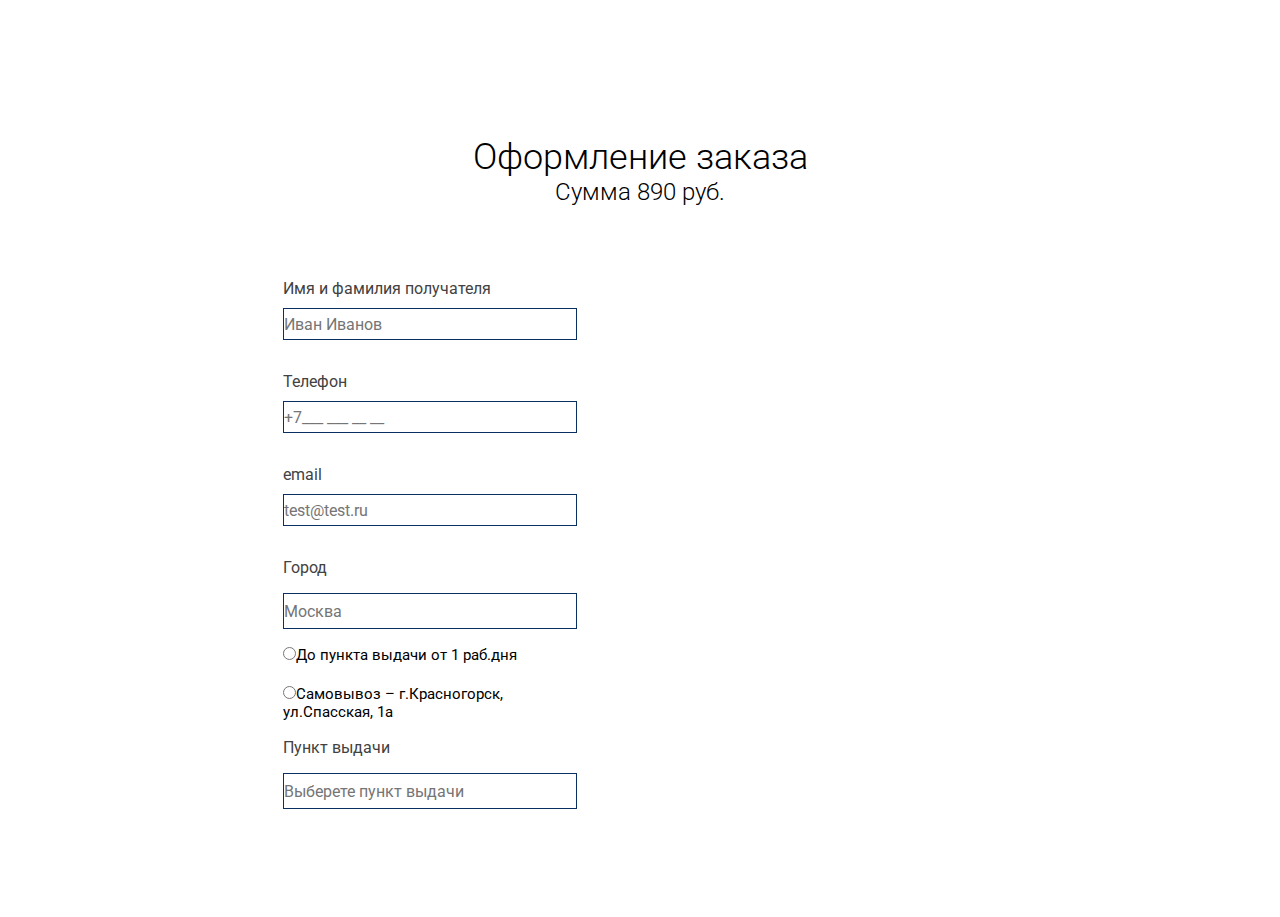
==== ordering.html @ 2fa03297 "fix" ====
<!doctype html>
<html lang="en">
<head>
  <meta charset="UTF-8">
  <meta http-equiv="X-UA-Compatible" content="IE=edge">
  <meta name="viewport" content="width=device-width, initial-scale=1.0">
  <title>Zakaz</title>
  <link rel="stylesheet" href="./css/main.css">
  <link rel="stylesheet" href="./css/media.css">
  <script src="./js/main.js"></script>
</head>
<body>
  <div class="ordering-page flex">

    <div class="l-ordering-title-container ordering-title">
      <p class="title">Оформление заказа</p>
      <p class="amount-payable">Сумма <span>890</span> руб.</p>
    </div>

    <main class="l-ordering-container ordering">

      <section class="half-one">
        <form class="form">
          <p>Имя и фамилия получателя</p>
          <div class="input-container">
            <div>
              <input type="text" placeholder="Иван Иванов">
            </div>
          </div>
        </form>
        <form class="form">
          <p>Телефон</p>
          <div class="input-container">
            <div>
              <input type="text" placeholder="+7___ ___ __ __">
            </div>
          </div>
        </form>
        <form class="form">
          <p>email</p>
          <div class="input-container">
            <div>
              <input type="text" placeholder="test@test.ru">
            </div>
          </div>
        </form>
        <form class="form delivery">
          <div class="city">
            <p>Город</p>
            <div class="input-container">
              <div>
                <input type="text" placeholder="Москва">
              </div>
            </div></div>
          <div class="method">
            <div>
              <label><input type="radio">До пункта выдачи от 1 раб.дня</label>
              <label><input type="radio">Самовывоз – г.Красногорск, ул.Спасская, 1а</label>
            </div>
          </div>
          <form>
            <div class="point">
              <p>Пункт выдачи</p>
              <div class="input-container">
                <div>
                  <input type="text" placeholder="Выберете пункт выдачи">
                </div>
              </div>
            </div>
          </form>
        </form>
      </section>



      <section class="half-two">
        <form>
          <div>
            <input type="text">
          </div>
        </form>
        <form></form>
      </section>

    </main>
  </div>
</body>
</html>
---- css/main.css ----
@import "reset.css";
@import "header.css";
@import "under-header.css";
@import "workspace.css";
@import "size.css";
@import "footer.css";
@import "download.css";
@import "ordering.css";
@import url('https://fonts.googleapis.com/css2?family=Roboto:wght@300;400;500;700&display=swap');

*{
    box-sizing: border-box;
    outline: 0;
    margin: 0;
    padding: 0;
}

html{
    min-width: 100%;
    height: 100%;

    font-family: 'Roboto', sans-serif;
    overflow-y: auto;
}

body {
    min-width: 100%;
    height: 100%;

    font-family: 'Roboto', sans-serif;
    overflow-y: auto;
}

a {
    color: black;
}

blockquote {
    font-weight: 300;
    font-size: 24px;
}


#header {
    padding-top: 72px;
}

#workspace {
    height: 100%;
    border-top: 1px solid #D8D7D7;

    flex-grow: 1;

    background-color: #FBFBFB;
}

#under-header {
    min-height: 51px;

    border-top: 1px solid #D8D7D7;
}

#under-header button {
    color: #092F63;
}

#size-window {
    display: none;

    position: absolute;
    top: 0;
    z-index: 10;

    width: 100vw;
    height: 100vh;

    background-color: rgba(0, 0, 0, 0.4);

    overflow-y: auto;
}

#download-window {
    display: none;

    position: absolute;
    top: 0;
    z-index: 10;

    width: 100vw;
    height: 100vh;

    background-color: rgba(0, 0, 0, 0.4);

    overflow-y: auto;
}


#wrapper {
    height: 100%;
    flex-direction: column;
}

#footer {

}

.l-main-container {
    max-width: 1440px;

    margin-right: auto;
    margin-left: auto;
}

div[class*="l-"] {
    display: flex;
    display: -webkit-flex;
    display: -ms-flexbox;
}

div[class*="m-"] {
    display: flex;
    display: -webkit-flex;
    display: -ms-flexbox;
}

.flex {
    display: flex;
    display: -webkit-flex;
    display: -ms-flexbox;
}

.is-froze {
    background: rgba(9, 47, 99, 0.5) !important;
    color: rgba(255, 255, 255, 0.5) !important;

    border: none !important;
}
---- css/media.css ----
@import "main.css";


@media (min-width:300px) and (max-width: 374px) {

    /*-------------MAIN-------------*/
    #header {
        padding-top: 19px;
    }

    #under-header {
        display: none;
    }


    /*-------------WORKSPACE-------------*/
    .workspace {
        padding-top: 0;
    }

    .workspace-buttons {
        display: none;
    }

    /*-------------HEADER-------------*/
    .header {
        padding: 0 24px 14px 24px;
    }

    .header-burger {
        display: block;
    }

    .header blockquote, .header-button-hints {
        display: none;
    }

    .header-mobile {
        display: flex !important;
    }

    .logo svg {
        width: 117px;
        height: 40px;
    }

    .header-mobile span {
        font-size: 13px;
    }

    .header-button-order {
        width: 92px;
        height: 40px;

        border-radius: 10px;
    }

    .header-button-order {
        font-weight: 400;
        font-size: 12px;
    }

    /*-------------SIZE WINDOW-------------*/
    .l-size-container {
        width: 273px;
        height: 394px;

        margin: 8rem auto 278px;
    }

    .size-button-exit svg {
        width: 15px;
        height: 26px;
    }

    .size-title {
        padding-top: 33px;

        font-weight: 300;
        font-size: 22px;
    }

    .size-buttons {
        padding-top: 39px;

        gap: 22px 31px;
    }

    .size-buttons button {
        width: 104px;
        height: 32px;
    }

    .size-buttons button {
        font-weight: 400;
        font-size: 14px;
    }

    .size-button-select {
        padding-top: 46px;
    }

    .size-button-select button {
        width: 152px;
        height: 39px;
    }

    .size-button-select button {
        font-weight: 400;
        font-size: 16px;
    }

}

@media (min-width:375px) and (max-width: 960px) {

    /*-------------MAIN-------------*/
    #header {
        padding-top: 19px;
    }

    #under-header {
        display: none;
    }

    /*-------------WORKSPACE-------------*/
    .workspace {
        padding-top: 0;
    }

    .workspace-buttons {
        display: none;
    }

    /*-------------HEADER-------------*/
    .header {
        padding: 0 24px 14px 24px;
    }

    .header-burger {
        display: block;
    }

    .header blockquote, .header-button-hints {
        display: none;
    }

    .header-mobile {
        display: flex !important;
    }

    .logo svg {
        width: 117px;
        height: 40px;
    }

    .header-button-order {
        width: 92px;
        height: 40px;

        border-radius: 10px;
    }

    .header-button-order {
        font-weight: 400;
        font-size: 12px;
    }

    /*-------------SIZE WINDOW-------------*/
    .l-size-container {
        width: 327px;
        height: 394px;

        margin: 8rem auto 278px;
    }

    .size-button-exit svg {
        width: 15px;
        height: 26px;
    }

    .size-title {
        padding-top: 33px;

        font-weight: 300;
        font-size: 24px;
    }

    .size-buttons {
        padding-top: 39px;

        gap: 22px 31px;
    }

    .size-buttons button {
        width: 104px;
        height: 32px;
    }

    .size-buttons button {
        font-weight: 400;
        font-size: 14px;
    }

    .size-button-select {
        padding-top: 46px;
    }

    .size-button-select button {
        width: 152px;
        height: 39px;
    }

    .size-button-select button {
        font-weight: 400;
        font-size: 16px;
    }
}


@media (min-width: 961px) {

    /*-------------HEADER-------------*/
    .header-burger {
        display: none;
    }

    .header-mobile {
        display: none;
    }

    /*-------------WORKSPACE-------------*/
    .workspace-button-mobile {
        display: none;
    }

    /*-------------FOOTER-------------*/
    #footer {
        display: none;
    }

}


@media (min-width: 1200px){


}

@media (min-width: 1400px){


}
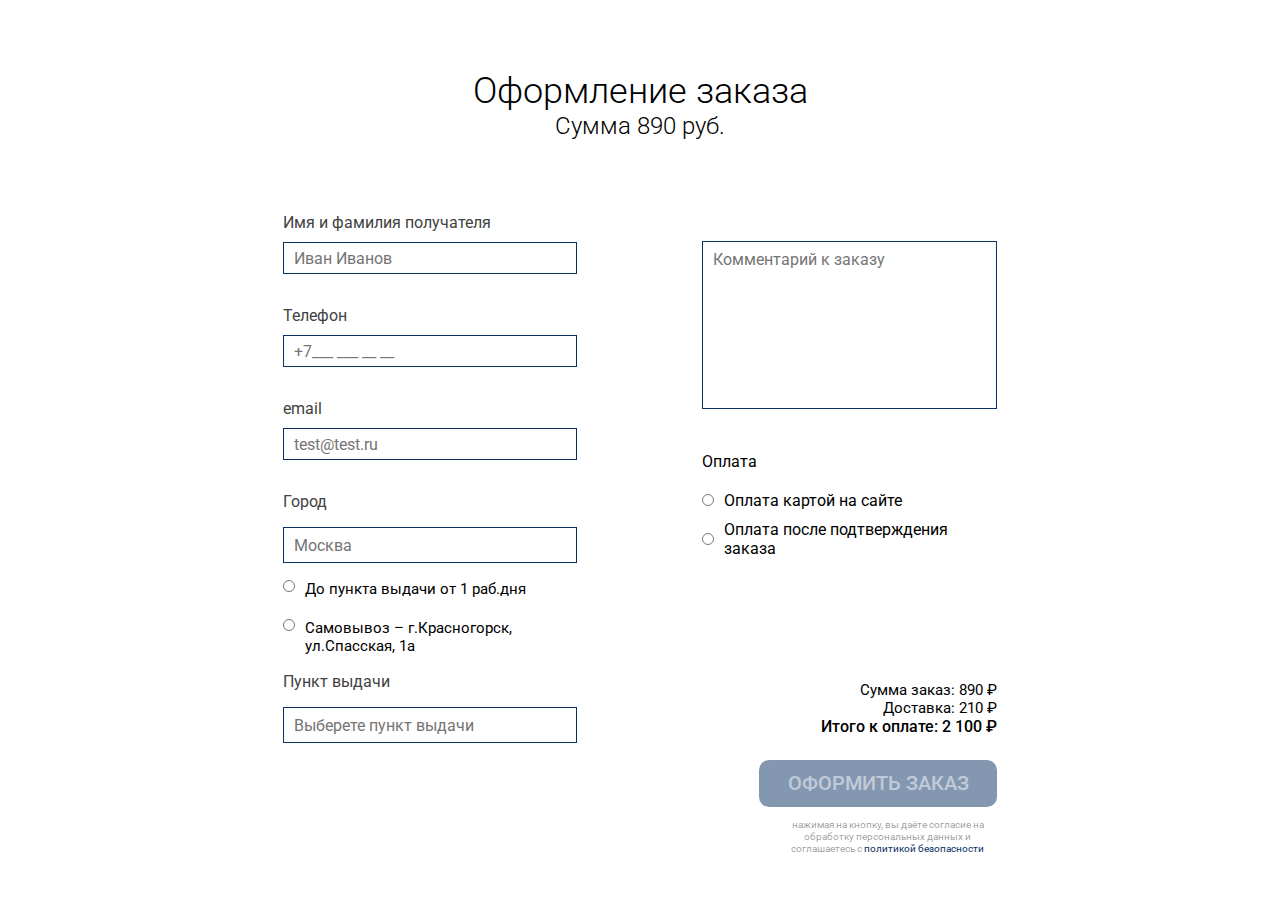
==== commit d8bea4bf: "payment" ====
--- a/ordering.html
+++ b/ordering.html
@@ -7,7 +7,7 @@
   <title>Zakaz</title>
   <link rel="stylesheet" href="./css/main.css">
   <link rel="stylesheet" href="./css/media.css">
-  <script src="./js/main.js"></script>
+  <script type="module" src="./js/main.js"></script>
 </head>
 <body>
   <div class="ordering-page flex">
@@ -32,7 +32,7 @@
           <p>Телефон</p>
           <div class="input-container">
             <div>
-              <input type="text" placeholder="+7___ ___ __ __">
+              <label><input type="tel" placeholder="+7___ ___ __ __"></label>
             </div>
           </div>
         </form>
@@ -40,7 +40,7 @@
           <p>email</p>
           <div class="input-container">
             <div>
-              <input type="text" placeholder="test@test.ru">
+              <input type="email" placeholder="test@test.ru">
             </div>
           </div>
         </form>
@@ -54,8 +54,8 @@
             </div></div>
           <div class="method">
             <div>
-              <label><input type="radio">До пункта выдачи от 1 раб.дня</label>
-              <label><input type="radio">Самовывоз – г.Красногорск, ул.Спасская, 1а</label>
+              <label><input type="radio" name="method">До пункта выдачи от 1 раб.дня</label>
+              <label><input type="radio" name="method">Самовывоз – г.Красногорск, ул.Спасская, 1а</label>
             </div>
           </div>
           <form>
@@ -74,12 +74,25 @@
 
 
       <section class="half-two">
-        <form>
+        <form class="form-comment">
           <div>
-            <input type="text">
+            <label><input type="text" placeholder="Комментарий к заказу"></label>
           </div>
         </form>
-        <form></form>
+        <form class="form-payment">
+          <p>Оплата</p>
+          <div class="payment">
+            <label><input type="radio" name="payment">Оплата картой на сайте</label>
+            <label><input type="radio" name="payment">Оплата после подтверждения заказа</label>
+          </div>
+          <div class="total-amount">
+            <p>Сумма заказ: 890 ₽</p>
+            <p>Доставка: 210 ₽</p>
+            <p>Итого к оплате: 2 100 ₽</p>
+          </div>
+          <button>Оформить заказ</button>
+          <p class="safe-policy">нажимая на кнопку, вы даёте согласие на обработку персональных данных и соглашаетесь с <a href="">политикой безопасности</a></p>
+        </form>
       </section>
 
     </main>
